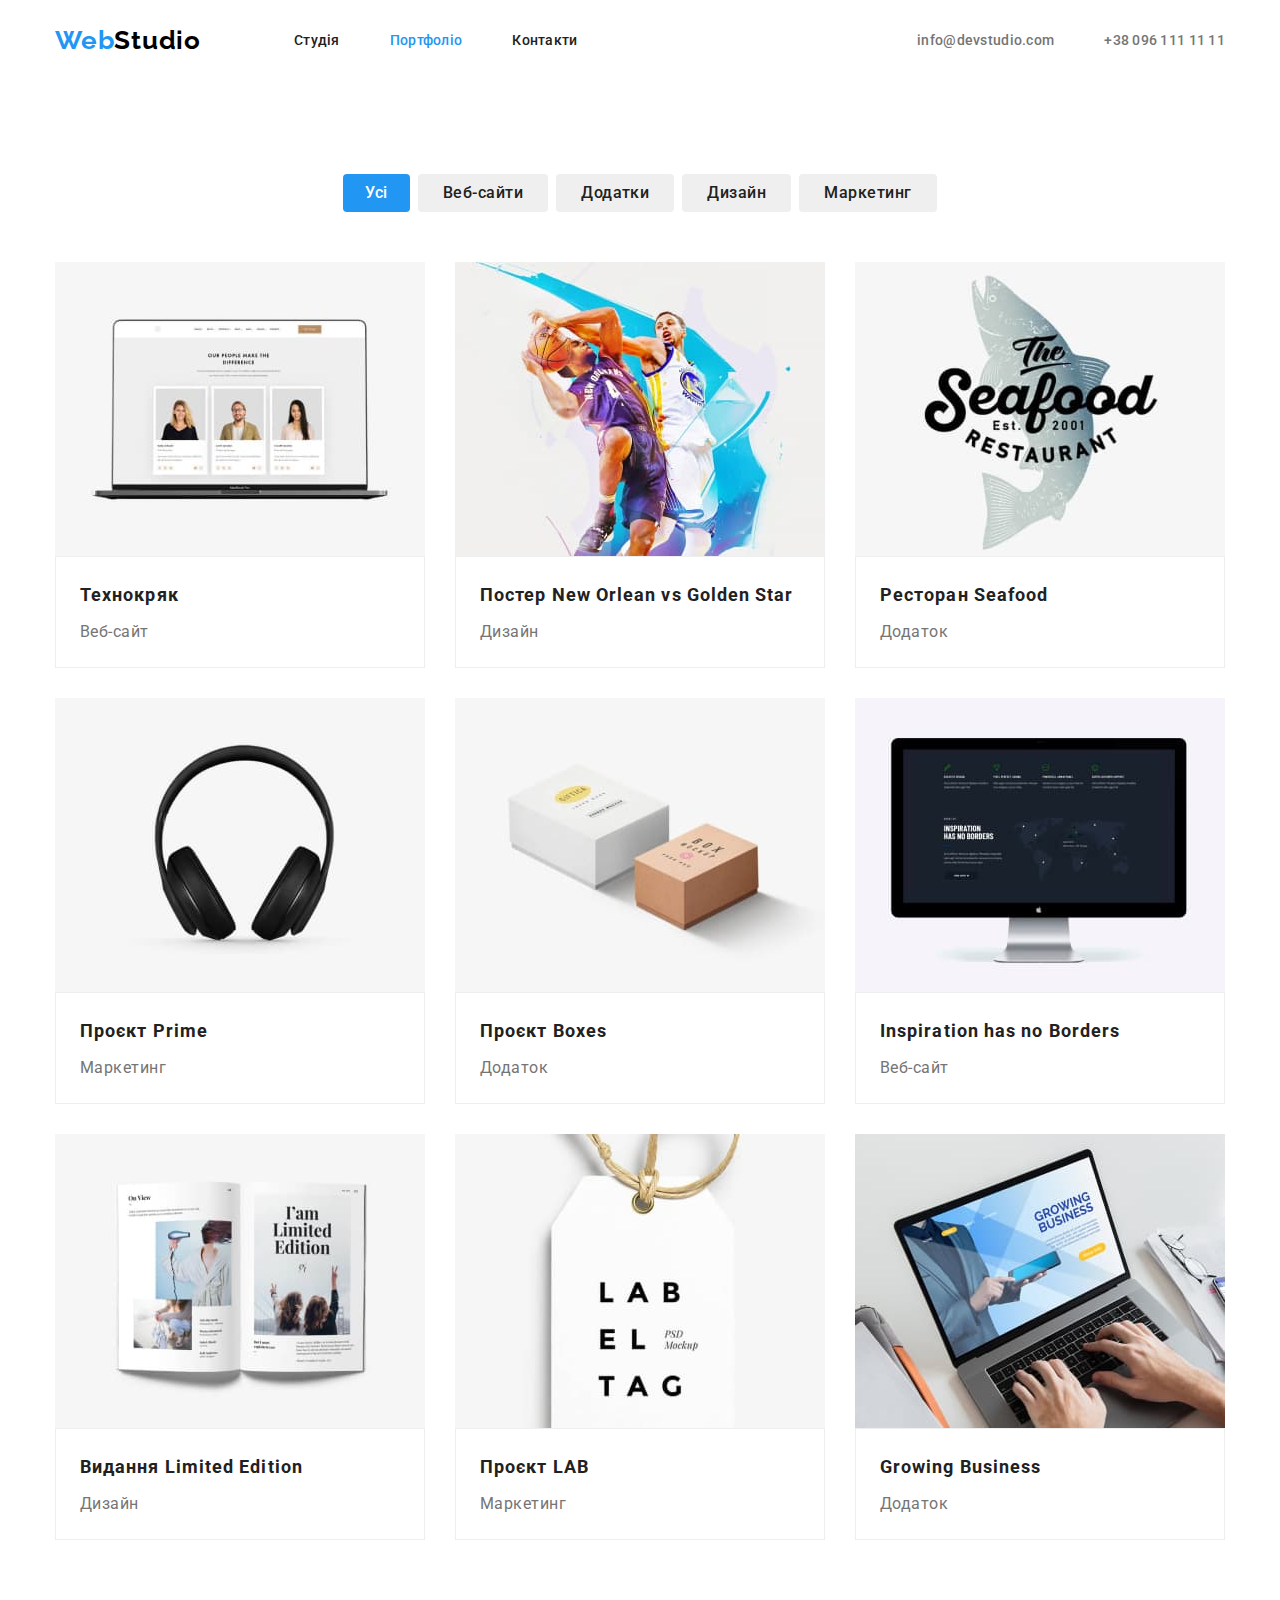
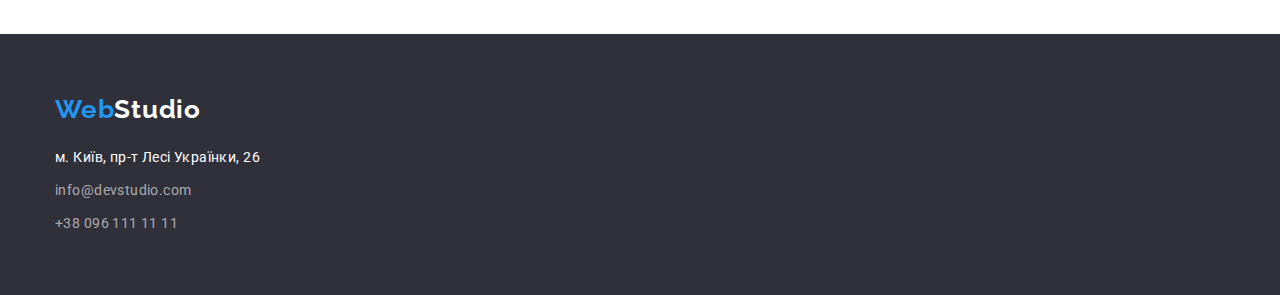
==== portfolio.html @ 2bd571eb "Initial commit" ====
<!DOCTYPE html>
<html lang="uk">

<head>
    <meta charset="UTF-8">
    <meta http-equiv="X-UA-Compatible" content="IE=edge">
    <meta name="viewport" content="width=device-width, initial-scale=1.0">
    <title>Document</title>
    <!--Fonts-->
    <link rel="preconnect" href="https://fonts.googleapis.com">
    <link rel="preconnect" href="https://fonts.gstatic.com" crossorigin>
    <link
        href="https://fonts.googleapis.com/css2?family=Raleway:wght@700&family=Roboto:wght@400;500;700;900&display=swap"
        rel="stylesheet">
        <link rel="stylesheet" href="https://cdnjs.cloudflare.com/ajax/libs/modern-normalize/1.0.0/modern-normalize.min.css" />
    <!--Styles.css-->
    <link rel="stylesheet" href="./css/styles.css">
</head>

<body class="page">
    <header class="header">
        <div class="container">
            <nav class="main-nav">
                <a class="logo" href="./index.html">
                    Web<span class="studio">Studio</span>
                </a>
            
                <ul class="list header-list">
                    <li class="list-item"><a class="link nav-link" href="./index.html">Студія</a></li>
                    <li class="list-item"><a class="link current nav-link" href="./portfolio.html">Портфоліо</a></li>
                    <li class="list-item"><a class="link nav-link" href="">Контакти</a></li>
                </ul>
            </nav>
            
            <ul class="list ">
                <li class="list-item"><a class="link-mail link " href="mailto:info@devstudio.com">info@devstudio.com</a></li>
                <li class="list-item"><a class="link-tel link" href="tel:+380961111111">+38 096 111 11 11</a></li>
            </ul>
        </div>
    </header>

    <main class="main-p">
        <section class="section">
            <div class="container">
                <h1 class="visually-hidden">Розділи</h1>
                <ul class="btn-list list">
                    <li class="btn-item"><button class="btn-p btn-current" type="button">Усі</button></li>
                    <li class="btn-item"><button class="btn-p" type="button">Веб-сайти</button></li>
                    <li class="btn-item"><button class="btn-p" type="button">Додатки</button></li>
                    <li class="btn-item"><button class="btn-p" type="button">Дизайн</button></li>
                    <li class="btn-item"><button class="btn-p" type="button">Маркетинг</button></li>
                </ul>
            
                <ul class="variation-list list">
                    <li class="variation-item">
                        <img src="./images/portfolio/img-8.jpg" alt="Технокряк" class="img img-p" width="370" height="294">
                        <div class="border">
                            <h3 class="list-title-p">Технокряк</h3>
                            <p class="list-text-p">Веб-сайт</p>
                        </div>
                    </li>
                    <li class="variation-item">
                        <img src="./images/portfolio/img-9.jpg" alt="Постер New Orlean vs Golden Star" class="img img-p" width="370"
                            height="294">
                        <div class="border">
                            <h3 class="list-title-p">Постер New Orlean vs Golden Star</h3>
                            <p class="list-text-p">Дизайн</p>
                        </div>
                    </li>
                    <li class="variation-item">
                        <img src="./images/portfolio/img-10.jpg" alt="Ресторан Seafood" class="img img-p" width="370" height="294">
                        <div class="border">
                            <h3 class="list-title-p">Ресторан Seafood</h3>
                            <p class="list-text-p">Додаток</p>
                        </div>
                    </li>
                    <li class="variation-item">
                        <img src="./images/portfolio/img-11.jpg" alt="Проєкт Prime" class="img img-p" width="370" height="294">
                        <div class="border">
                            <h3 class="list-title-p">Проєкт Prime</h3>
                            <p class="list-text-p">Маркетинг</p>
                        </div>
                    </li>
                    <li class="variation-item">
                        <img src="./images/portfolio/img-12.jpg" alt="Проєкт Boxes" class="img img-p" width="370" height="294">
                        <div class="border">
                            <h3 class="list-title-p">Проєкт Boxes</h3>
                            <p class="list-text-p">Додаток</p>
                        </div>
                    </li>
                    <li class="variation-item">
                        <img src="./images/portfolio/img-13.jpg" alt="UI Designer" class="img img-p" width="370" height="294">
                        <div class="border">
                            <h3 class="list-title-p">Inspiration has no Borders</h3>
                            <p class="list-text-p">Веб-сайт</p>
                        </div>
                    </li>
                    <li class="variation-item">
                        <img src="./images/portfolio/img-14.jpg" alt="Видання Limited Edition" class="img img-p" width="370"
                            height="294">
                        <div class="border">
                            <h3 class="list-title-p">Видання Limited Edition</h3>
                            <p class="list-text-p">Дизайн</p>
                        </div>
                    </li>
                    <li class="variation-item">
                        <img src="./images/portfolio/img-15.jpg" alt="Проєкт LAB" class="img img-p" width="370" height="294">
                        <div class="border">
                            <h3 class="list-title-p">Проєкт LAB</h3>
                            <p class="list-text-p">Маркетинг</p>
                        </div>
                    </li>
                    <li class="variation-item">
                        <img src="./images/portfolio/img-16.jpg" alt="UI Designer" class="img img-p" width="370" height="294">
                        <div class="border">
                            <h3 class="list-title-p">Growing Business</h3>
                            <p class="list-text-p">Додаток</p>
                        </div>
                    </li>
                </ul>
            </div>
        </section>
    </main>

    <footer class="footer">
        <div class="container">
            <a class="logo logo-f" href="./index.html">Web<span class="f-studio">Studio</span></a>
            <address class="contacts-address">
                <ul class="list footer-list">
                    <li class="list-item"><a class="link address" href="">м. Київ, пр-т Лесі Українки, 26</a></li>
                    <li class="list-item"><a class="link mail" href="mailto:info@devstudio.com">info@devstudio.com</a></li>
                    <li class="list-item"><a class="link tel" href="tel:+380961111111">+38 096 111 11 11</a></li>
                </ul>
            </address>
        </div>
    </footer>
</body>

</html>
---- css/styles.css ----
:root {
/* fonts */
--main-font: Roboto, sans-serif;
--secondary-font: Raleway, sans-serif;
/* text colors*/
--main-txt-cl: #212121;
--light-txt-cl: #ffffff;
--txt-cl: #757575;
--logo-cl: #2196F3;
--accent-txt-cl: #2196F3;
/* background colors*/
--main-bg-cl: #f5f5f5;
--second-bg-cl: #2F303A;
/* others*/

}

html {
    box-sizing: border-box;
}

.page {
color: var(--main-txt-cl);
font-family: var(--main-font);
font-size: 14px;
}

h1,
h2,
h3,
h4,
h5,
h6,
p {
    margin: 0;
}

img {
    display: block;
    max-width: 100%;
    height: auto;
}

.link {
    text-decoration: none;
    color: currentColor;
}


.list {
    list-style: none;
}

.container {
    width: 1200px;
    padding-left: 15px;
    padding-right: 15px;
    margin-left: auto;
    margin-right: auto;

}

.section{ 
    padding-top: 94px;
    padding-bottom: 94px;
}

ul {
    list-style: none;
    margin: 0;
    padding: 0;
}

/*Header*/
.header .container,
.header .main-nav,
.header .list {
    display: flex;
    align-items: center;
}

.header .main-nav {
    margin-right: auto;
}

.header .header-list{
    gap: 50px;
}

.header .nav-link{
    display: block;
    padding-top: 32px;
    padding-bottom: 32px;
}

.header .link-mail {
    margin-right: 50px;
}

.header {
    background-color: #FFFFFF;
}

.header .link {
    font-weight: 500;
    font-size: 14px;
    line-height: calc(16/14);
    letter-spacing: 0.02em;
    color: var(--main-txt-cl);
}

.header .link-mail,
.header .link-tel {
    color: var(--txt-cl);
}


.header .current {
    color: var(--accent-txt-cl)
}

.header .link:hover,
.header .link:focus {
    color: var(--accent-txt-cl);
}

.logo {
    font-family: var(--secondary-font);
    font-weight: 700;
    font-size: 26px;
    line-height: 31px;
    letter-spacing: 0.03em;
    text-decoration: none;
    color: var(--logo-cl);
}

.header .logo {
    margin-right: 93px;
}

.studio {
    color: #000000;
}

/*Main Studio*/

.features-list, 
.team-list,
.work-process-list  {
    gap: 30px;
}

.main .work-process-list {
    margin-right: auto;
    margin-left: auto;
}

.main-p .btn-list {
    gap: 8px;
}

.features-item {
    width: 270px;
}

.item-title {
    margin-bottom: 10px;
}

.title {
    margin-bottom: 50px;
}

.team-img {
    padding-bottom: 30px;
}

.team .list-title {
    margin-bottom: 10px;
}

.team .list-item {
    box-shadow: 0px 1px 3px rgba(0, 0, 0, 0.12), 0px 1px 1px rgba(0, 0, 0, 0.14), 0px 2px 1px rgba(0, 0, 0, 0.2);
    border-radius: 0px 0px 4px 4px;
}

.hero {
    background-color: var(--second-bg-cl);
    padding: 200px 0px;
}

.main .list,
.main-p .btn-list {
    display: flex;
}

.main .main-btn {
    margin-right: auto;
    margin-left: auto;
    padding: 10px 32px;
    border: 0px;
    filter: drop-shadow(0px 4px 4px rgba(0, 0, 0, 0.25));
}

.main .hero-title {
    font-weight: 900;
    font-size: 44px;
    line-height: calc(60/44);
    text-align: center;
    letter-spacing: 0.06em;
    text-transform: uppercase;
    color: var(--light-txt-cl);
    width: 696px;
    height: 120px;
    margin-right: auto;
    margin-left: auto;
    margin-bottom: 30px;
}

.main .btn {
    font-family: inherit;
    font-weight: 700;
    font-size: 16px;
    line-height: calc(30/16);
    display: flex;
    align-items: center;
    text-align: center;
    letter-spacing: 0.06em;
    color: var(--light-txt-cl);
    background-color: #2196F3;
    cursor: pointer;
    box-shadow: 0px 4px 4px rgba(0, 0, 0, 0.15);
    border-radius: 4px;
}

.main .item-title {
    font-weight: 700;
    font-size: 14px;
    line-height: calc(16 / 14);
    letter-spacing: 0.03em;
    text-transform: uppercase;
    color: var(--main-txt-cl)
}

.main .item-text {
    font-size: 14px;
    line-height: calc(24 / 14);
    letter-spacing: 0.03em;
    color: var(--txt-cl);
}

.main .title {
    font-weight: 700;
    font-size: 36px;
    line-height: calc(42 / 36);
    text-align: center;
    letter-spacing: 0.03em;
    color: var(--main-txt-cl)
}

.main .list-title{
    font-weight: 500;
    font-size: 16px;
    line-height: calc(19 / 16);
    text-align: center;
    letter-spacing: 0.03em;
    color:var(--main-txt-cl)
}

.main .list-text {
    font-size: 16px;
    line-height: calc(19 /16);
    text-align: center;
    letter-spacing: 0.03em;
    color: var(--txt-cl);
    padding-bottom: 30px;
}

.main .team {
    background-color:#F5F4FA;;
}

.main .team-item {
    background-color: var(--light-txt-cl)
}

.visually-hidden {
    position: absolute;
    width: 1px;
    height: 1px;
    margin: -1px;
    border: 0;
    padding: 0;
    white-space: nowrap;
    clip-path: inset(100%);
    clip: rect(0 0 0 0);
    overflow: hidden;
}

.hero-group {
    padding-top: 200px;
    padding-bottom: 200px;
}

/*Main Portfolio*/

.btn-list {
    justify-content: center;
    margin-bottom: 50px;
}

.btn-p {
    gap: 8px;
    border: 0;
    border-radius: 4px;
}

.variation-list {
    display: flex;
    flex-wrap: wrap;
    gap: 30px;
    padding-inline-start: 0px;
}


.border {
    border: 1px solid #EEEEEE;
    padding: 20px 24px;
}

.btn-p {
    font-family: inherit;
    font-weight: 500;
    font-size: 16px;
    line-height: calc(26 / 16);
    text-align: center;
    letter-spacing: 0.03em;
    color: var(--main-txt-cl);
    cursor: pointer;
    list-style: none;
    align-items: center;
    justify-content: center;
    padding: 6px 25px;
}

.btn-current {
    color: var(--light-txt-cl);
    background-color: var(--accent-txt-cl);
    padding: 6px 22px;
}
.btn-p:hover,
.btn-p:focus {
    color: var(--light-txt-cl);
    background-color: var(--accent-txt-cl);
}

.list-title-p {
    font-weight: 700;
    font-size: 18px;
    line-height: calc(36 / 18);
    letter-spacing: 0.06em;
    color: var(--main-txt-cl);
    padding-bottom: 4px;
}

.list-text-p {
    font-size: 16px;
    line-height: calc(30 / 16);
    letter-spacing: 0.03em;
    color: var(--txt-cl)
}

/*footer*/

.footer {
    background-color: var(--second-bg-cl);
    padding-top: 60px;
    padding-bottom: 60px;
}

.footer .logo {
    font-weight: 700;
    font-size: 26px;
    line-height: calc(31 / 26);
    letter-spacing: 0.03em;
    color: var(--logo-cl);
    margin-bottom: 20px;
}

.logo-f {
    display: block;
}

.footer .f-studio {
    color: var(--light-txt-cl)
}

.footer .list-item {
    font-style: normal;
    font-size: 14px;
    line-height: calc(24 / 14);
    letter-spacing: 0.03em;
}

.footer .list-item:not(:last-child) {
    margin-bottom: 9px;
}

.footer .address {
    color: var(--light-txt-cl)
}

.footer .mail,
.footer .tel {
    color: rgba(255, 255, 255, 0.6);
}

.mail:hover, .mail:focus,
.tel:hover, .tel:focus {
    color: var(--accent-txt-cl)
}
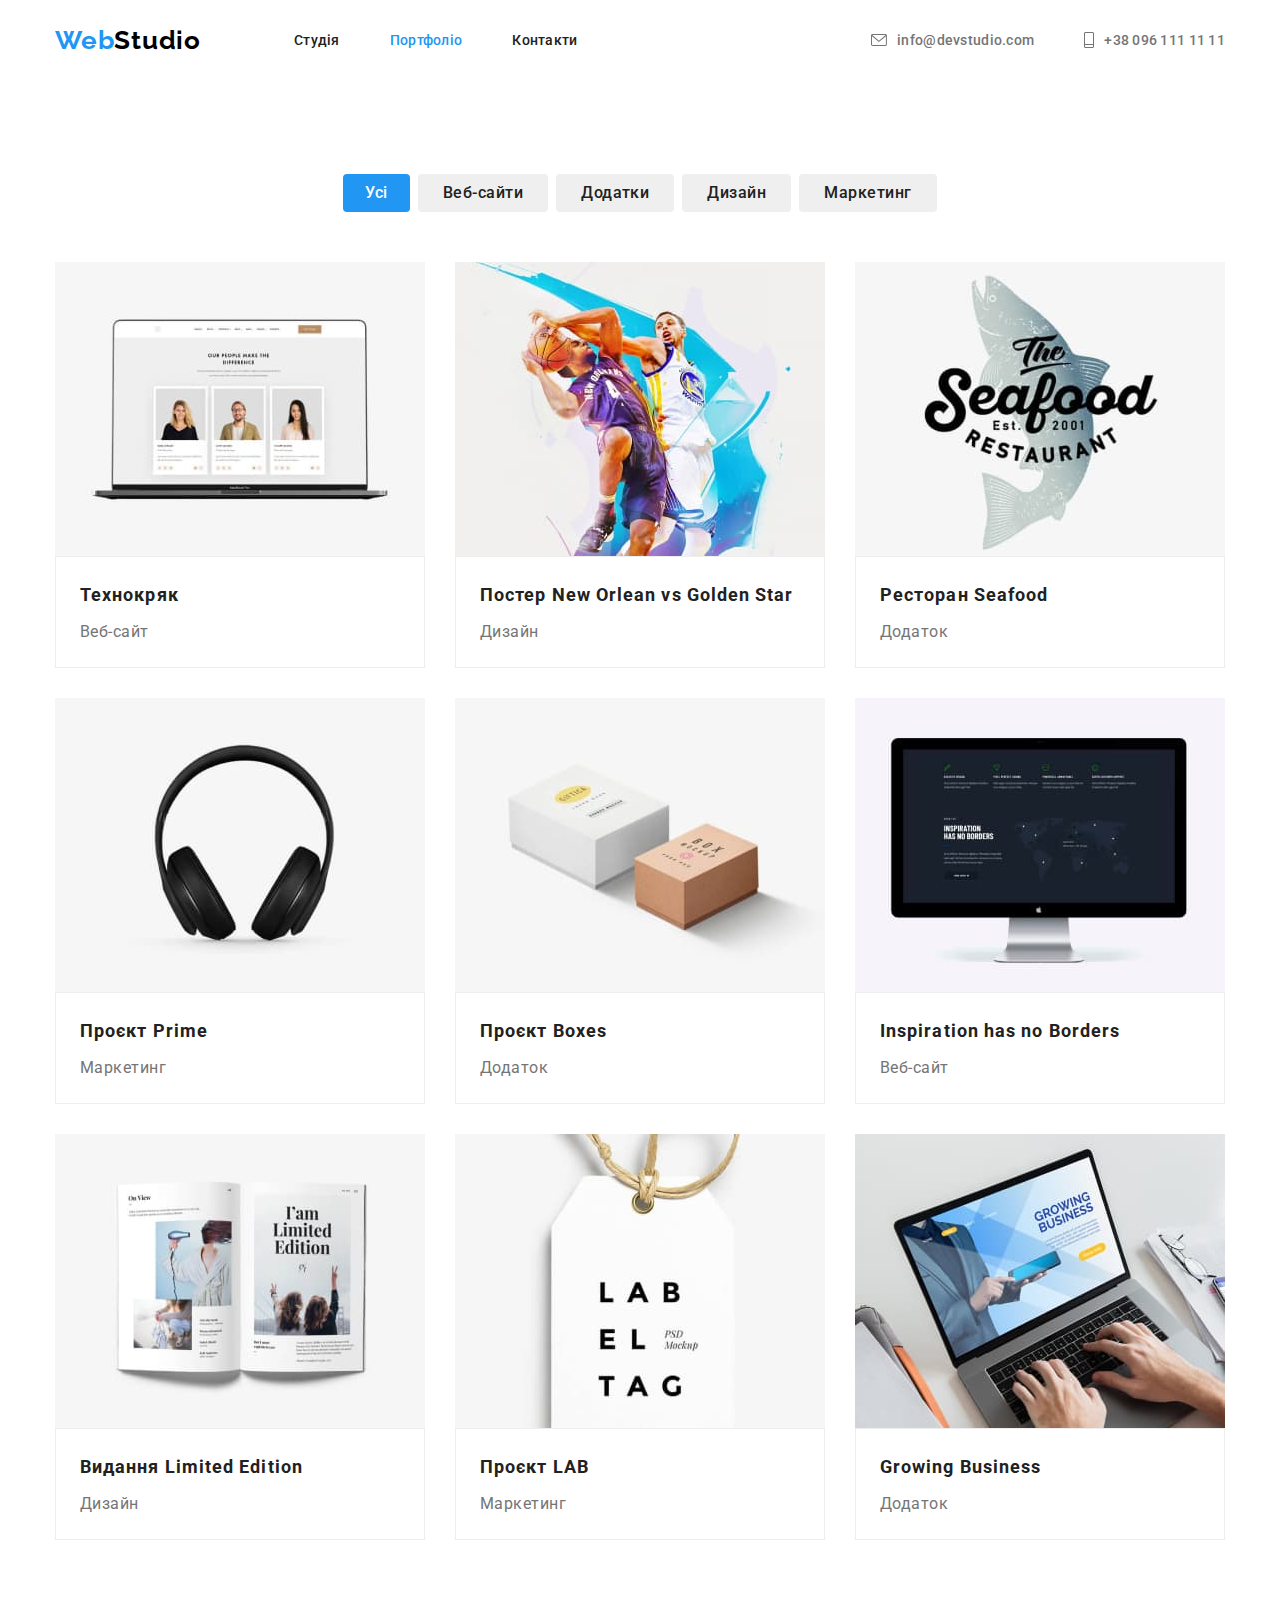
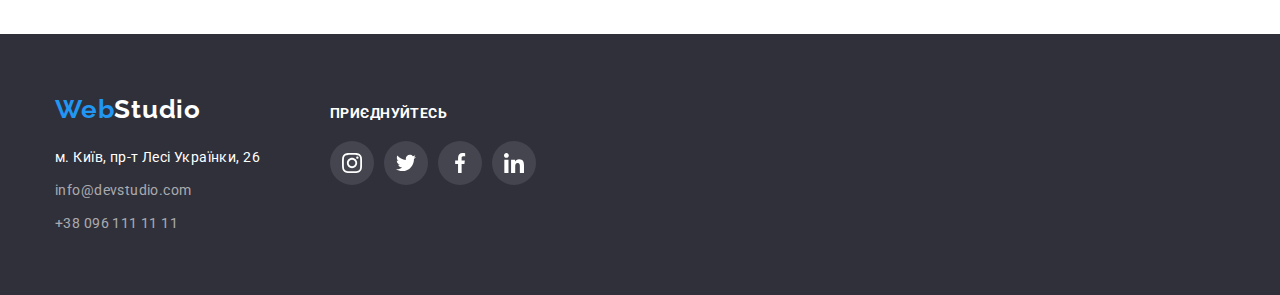
==== commit 0695e0c0: "finish" ====
--- a/portfolio.html
+++ b/portfolio.html
@@ -32,9 +32,19 @@
                 </ul>
             </nav>
             
-            <ul class="list ">
-                <li class="list-item"><a class="link-mail link " href="mailto:info@devstudio.com">info@devstudio.com</a></li>
-                <li class="list-item"><a class="link-tel link" href="tel:+380961111111">+38 096 111 11 11</a></li>
+            <ul class="list">
+                <li class="list-item"><a class="link-mail link" href="mailto:info@devstudio.com">
+                        <svg class="header-icon" width="16" height="12">
+                            <use href="./images/icons.svg#mail"></use>
+                        </svg>
+                        info@devstudio.com</a></li>
+                <li class="list-item">
+                    <a class="link-tel link" href="tel:+380961111111">
+                        <svg class="header-icon" width="10" height="16">
+                            <use href="./images/icons.svg#tel"></use>
+                        </svg>
+                        +38 096 111 11 11</a>
+                </li>
             </ul>
         </div>
     </header>
@@ -53,69 +63,86 @@
             
                 <ul class="variation-list list">
                     <li class="variation-item">
-                        <img src="./images/portfolio/img-8.jpg" alt="Технокряк" class="img img-p" width="370" height="294">
-                        <div class="border">
-                            <h3 class="list-title-p">Технокряк</h3>
-                            <p class="list-text-p">Веб-сайт</p>
-                        </div>
+                        <a href="" class="variation-link link">
+                            <img src="./images/portfolio/img-8.jpg" alt="Технокряк" class="img img-p" width="370" height="294">
+                            <div class="border">
+                                <h3 class="list-title-p">Технокряк</h3>
+                                <p class="list-text-p">Веб-сайт</p>
+                            </div>
+                        </a>
                     </li>
                     <li class="variation-item">
-                        <img src="./images/portfolio/img-9.jpg" alt="Постер New Orlean vs Golden Star" class="img img-p" width="370"
-                            height="294">
-                        <div class="border">
-                            <h3 class="list-title-p">Постер New Orlean vs Golden Star</h3>
-                            <p class="list-text-p">Дизайн</p>
-                        </div>
+                        <a href="" class="variation-link link">
+                            <img src="./images/portfolio/img-9.jpg" alt="Постер New Orlean vs Golden Star" class="img img-p" width="370"
+                                height="294">
+                            <div class="border">
+                                <h3 class="list-title-p">Постер New Orlean vs Golden Star</h3>
+                                <p class="list-text-p">Дизайн</p>
+                            </div>
+                        </a>
                     </li>
                     <li class="variation-item">
-                        <img src="./images/portfolio/img-10.jpg" alt="Ресторан Seafood" class="img img-p" width="370" height="294">
-                        <div class="border">
-                            <h3 class="list-title-p">Ресторан Seafood</h3>
-                            <p class="list-text-p">Додаток</p>
-                        </div>
+                        <a href="" class="variation-link link">
+                            <img src="./images/portfolio/img-10.jpg" alt="Ресторан Seafood" class="img img-p" width="370" height="294">
+                            <div class="border">
+                                <h3 class="list-title-p">Ресторан Seafood</h3>
+                                <p class="list-text-p">Додаток</p>
+                            </div>
+                        </a>
                     </li>
                     <li class="variation-item">
-                        <img src="./images/portfolio/img-11.jpg" alt="Проєкт Prime" class="img img-p" width="370" height="294">
-                        <div class="border">
-                            <h3 class="list-title-p">Проєкт Prime</h3>
-                            <p class="list-text-p">Маркетинг</p>
-                        </div>
+                        <a href="" class="variation-link link">
+                            <img src="./images/portfolio/img-11.jpg" alt="Проєкт Prime" class="img img-p" width="370" height="294">
+                            <div class="border">
+                                <h3 class="list-title-p">Проєкт Prime</h3>
+                                <p class="list-text-p">Маркетинг</p>
+                            </div>
+                        </a>
                     </li>
                     <li class="variation-item">
-                        <img src="./images/portfolio/img-12.jpg" alt="Проєкт Boxes" class="img img-p" width="370" height="294">
-                        <div class="border">
-                            <h3 class="list-title-p">Проєкт Boxes</h3>
-                            <p class="list-text-p">Додаток</p>
-                        </div>
+                        <a href="" class="variation-link link">
+                            <img src="./images/portfolio/img-12.jpg" alt="Проєкт Boxes" class="img img-p" width="370" height="294">
+                            <div class="border">
+                                <h3 class="list-title-p">Проєкт Boxes</h3>
+                                <p class="list-text-p">Додаток</p>
+                            </div>
+                        </a>
                     </li>
                     <li class="variation-item">
-                        <img src="./images/portfolio/img-13.jpg" alt="UI Designer" class="img img-p" width="370" height="294">
-                        <div class="border">
-                            <h3 class="list-title-p">Inspiration has no Borders</h3>
-                            <p class="list-text-p">Веб-сайт</p>
-                        </div>
+                        <a href="" class="variation-link link">
+                            <img src="./images/portfolio/img-13.jpg" alt="UI Designer" class="img img-p" width="370" height="294">
+                            <div class="border">
+                                <h3 class="list-title-p">Inspiration has no Borders</h3>
+                                <p class="list-text-p">Веб-сайт</p>
+                            </div>
+                        </a>
                     </li>
                     <li class="variation-item">
-                        <img src="./images/portfolio/img-14.jpg" alt="Видання Limited Edition" class="img img-p" width="370"
-                            height="294">
-                        <div class="border">
-                            <h3 class="list-title-p">Видання Limited Edition</h3>
-                            <p class="list-text-p">Дизайн</p>
-                        </div>
+                        <a href="" class="variation-link link">
+                            <img src="./images/portfolio/img-14.jpg" alt="Видання Limited Edition" class="img img-p" width="370" height="294">
+                            <div class="border">
+                                <h3 class="list-title-p">Видання Limited Edition</h3>
+                                <p class="list-text-p">Дизайн</p>
+                            </div>
+                        </a>
                     </li>
                     <li class="variation-item">
-                        <img src="./images/portfolio/img-15.jpg" alt="Проєкт LAB" class="img img-p" width="370" height="294">
-                        <div class="border">
-                            <h3 class="list-title-p">Проєкт LAB</h3>
-                            <p class="list-text-p">Маркетинг</p>
-                        </div>
+                        <a href="" class="variation-link link">
+                            <img src="./images/portfolio/img-15.jpg" alt="Проєкт LAB" class="img img-p" width="370" height="294">
+                            <div class="border">
+                                <h3 class="list-title-p">Проєкт LAB</h3>
+                                <p class="list-text-p">Маркетинг</p>
+                            </div>
+                        </a>
                     </li>
                     <li class="variation-item">
-                        <img src="./images/portfolio/img-16.jpg" alt="UI Designer" class="img img-p" width="370" height="294">
-                        <div class="border">
-                            <h3 class="list-title-p">Growing Business</h3>
-                            <p class="list-text-p">Додаток</p>
-                        </div>
+                        <a href="" class="variation-link link">
+                            <img src="./images/portfolio/img-16.jpg" alt="UI Designer" class="img img-p" width="370" height="294">
+                            <div class="border">
+                                <h3 class="list-title-p">Growing Business</h3>
+                                <p class="list-text-p">Додаток</p>
+                            </div>
+                        </a>
                     </li>
                 </ul>
             </div>
@@ -123,15 +150,42 @@
     </main>
 
     <footer class="footer">
-        <div class="container">
-            <a class="logo logo-f" href="./index.html">Web<span class="f-studio">Studio</span></a>
-            <address class="contacts-address">
-                <ul class="list footer-list">
-                    <li class="list-item"><a class="link address" href="">м. Київ, пр-т Лесі Українки, 26</a></li>
-                    <li class="list-item"><a class="link mail" href="mailto:info@devstudio.com">info@devstudio.com</a></li>
-                    <li class="list-item"><a class="link tel" href="tel:+380961111111">+38 096 111 11 11</a></li>
+        <div class="container f-container">
+            <div class="address-group">
+                <a class="logo logo-f" href="./index.html">Web<span class="f-studio">Studio</span></a>
+                <address class="contacts-address">
+                    <ul class="list">
+                        <li class="list-item"><a class="link address" href="">м. Київ, пр-т Лесі Українки, 26</a></li>
+                        <li class="list-item"><a class="link mail" href="mailto:info@devstudio.com">info@devstudio.com</a></li>
+                        <li class="list-item"><a class="link tel" href="tel:+380961111111">+38 096 111 11 11</a></li>
+                    </ul>
+                </address>
+            </div>
+            <div class="join">
+                <h3 class="join-name">приєднуйтесь</h3>
+                <ul class="join-list">
+                    <li class="join-item"><a href="" class="join-link link" aria-label="Instagram">
+                            <svg class="join-icon" width="20" height="20">
+                                <use href="./images/icons.svg#instagram"></use>
+                            </svg>
+                        </a></li>
+                    <li class="join-item"><a href="" class="join-link link" aria-label="Twitter">
+                            <svg class="join-icon" width="20" height="20">
+                                <use href="./images/icons.svg#twitter"></use>
+                            </svg>
+                        </a></li>
+                    <li class="join-item"><a href="" class="join-link link" aria-label="Facebook">
+                            <svg class="join-icon" width="20" height="20">
+                                <use href="./images/icons.svg#facebook"></use>
+                            </svg>
+                        </a></li>
+                    <li class="join-item"><a href="" class="join-link link" aria-label="Linkedin">
+                            <svg class="join-icon" width="20" height="20">
+                                <use href="./images/icons.svg#linkedin"></use>
+                            </svg>
+                        </a></li>
                 </ul>
-            </address>
+            </div>
         </div>
     </footer>
 </body>
--- a/css/styles.css
+++ b/css/styles.css
@@ -12,7 +12,8 @@
 --main-bg-cl: #f5f5f5;
 --second-bg-cl: #2F303A;
 /* others*/
-
+--main-icon-cl: #AFB1B8;
+--bgcl-icon-cl: #F5F4FA;
 }
 
 html {
@@ -44,6 +45,8 @@
 .link {
     text-decoration: none;
     color: currentColor;
+    display: flex;
+    align-items: center;
 }
 
 
@@ -115,13 +118,25 @@
 }
 
 
+
 .header .current {
     color: var(--accent-txt-cl)
 }
+
 
 .header .link:hover,
 .header .link:focus {
     color: var(--accent-txt-cl);
+}
+
+.link:hover .header-icon,
+.link:focus .header-icon {
+    fill: var(--accent-txt-cl);
+}
+
+.header .header-icon {
+    fill: var(--txt-cl);
+    margin-right: 10px;
 }
 
 .logo {
@@ -185,8 +200,13 @@
 }
 
 .hero {
-    background-color: var(--second-bg-cl);
+    margin-left: auto;
+    margin-right: auto;
+    max-width: 1600px;
     padding: 200px 0px;
+    background-image: url(../images/portfolio/img-f.jpg), linear-gradient(rgba(47, 48, 58, 0.4), rgba(47, 48, 58, 0.4));
+    background-repeat: no-repeat;
+    background-position: 50% 50%;
 }
 
 .main .list,
@@ -273,7 +293,7 @@
     text-align: center;
     letter-spacing: 0.03em;
     color: var(--txt-cl);
-    padding-bottom: 30px;
+    margin-bottom: 16px;
 }
 
 .main .team {
@@ -302,6 +322,78 @@
     padding-bottom: 200px;
 }
 
+.features-block {
+    display: flex;
+    align-items: center;
+    justify-content: center;
+    width: 270px;
+    height: 120px;
+    background-color: var(--bgcl-icon-cl);
+    border-radius: 4px;
+    margin-bottom: 30px;
+}
+
+
+.social-link {
+    display: flex;
+    align-items: center;
+    justify-content: center;
+    width: 44px;
+    height: 44px;
+    border-color: var(--light-txt-cl);
+    border-radius: 50%;
+    fill: var(--main-icon-cl);
+}
+
+.social-list {
+    display: flex;
+    gap: 10px;
+    justify-content: center;
+    padding-bottom: 30px;
+}
+
+.social-item:hover .social-icon,
+.social-item:focus .social-icon {
+    fill: var(--light-txt-cl);
+}
+
+.social-link:hover,
+.social-link:focus {
+    background-color: var(--accent-txt-cl);
+}
+
+.customers-link {
+    display: flex;
+    align-items: center;
+    justify-content: center;
+    width: 170px;
+    height: 92px;
+    border: 1px solid var(--main-icon-cl);
+    border-radius: 4px;
+}
+
+.customers-list {
+    display: flex;
+    gap: 30px;
+    justify-content: center;
+}
+
+.customers-icon {
+    fill: var(--main-icon-cl);
+}
+
+.customers-link:hover .customers-icon,
+.customers-link:focus .customers-icon {
+    fill: var(--accent-txt-cl);
+
+}
+
+.customers-link:hover,
+.customers-link:focus {
+    border-color: var(--accent-txt-cl);
+}
+
+
 /*Main Portfolio*/
 
 .btn-list {
@@ -313,7 +405,8 @@
     gap: 8px;
     border: 0;
     border-radius: 4px;
-}
+
+}  
 
 .variation-list {
     display: flex;
@@ -352,6 +445,8 @@
 .btn-p:focus {
     color: var(--light-txt-cl);
     background-color: var(--accent-txt-cl);
+    box-shadow: 0px 3px 1px rgba(0, 0, 0, 0.1), 0px 1px 2px rgba(0, 0, 0, 0.08), 0px 2px 2px rgba(0, 0, 0, 0.12);
+    border-radius: 4px;
 }
 
 .list-title-p {
@@ -360,7 +455,7 @@
     line-height: calc(36 / 18);
     letter-spacing: 0.06em;
     color: var(--main-txt-cl);
-    padding-bottom: 4px;
+    margin-bottom: 4px;
 }
 
 .list-text-p {
@@ -368,6 +463,16 @@
     line-height: calc(30 / 16);
     letter-spacing: 0.03em;
     color: var(--txt-cl)
+}
+
+.variation-link {
+    display: block;
+    outline: none;
+}
+
+.variation-link:hover,
+.variation-link:focus {
+    box-shadow: 0px 1px 1px rgba(0, 0, 0, 0.12), 0px 4px 4px rgba(0, 0, 0, 0.06), 1px 4px 6px rgba(0, 0, 0, 0.16);
 }
 
 /*footer*/
@@ -378,6 +483,11 @@
     padding-bottom: 60px;
 }
 
+.f-container {
+    display: flex;
+    align-items: baseline;
+}
+
 .footer .logo {
     font-weight: 700;
     font-size: 26px;
@@ -417,5 +527,50 @@
 
 .mail:hover, .mail:focus,
 .tel:hover, .tel:focus {
-    color: var(--accent-txt-cl)
-}
+    color: var(--accent-txt-cl);
+}
+
+.address-group {
+    margin-right: 70px;
+}
+
+.join-name {
+    width: 116px;
+    height: 16px;
+    left: 516px;
+    top: 2748px;
+    color: var(--light-txt-cl);
+    font-style: normal;
+    font-weight: 700;
+    font-size: 14px;
+    line-height: 16px;
+    letter-spacing: 0.03em;
+    text-transform: uppercase;
+    margin-bottom: 20px;
+}
+
+.join-list {
+    display: flex;
+    gap: 10px;
+    border-color: rgba(255, 255, 255, 0.1);
+    border-radius: 50%;
+    fill: var(--light-txt-cl);
+}
+
+.join-link {
+    display: flex;
+    align-items: center;
+    justify-content: center;
+    width: 44px;
+    height: 44px;
+    background-color: rgba(255, 255, 255, 0.1);
+    border-radius: 50%;
+    fill: var(--light-txt-cl);
+}
+
+.join-link:hover,
+.join-link:focus {
+    background-color: var(--logo-cl)
+}
+
+
